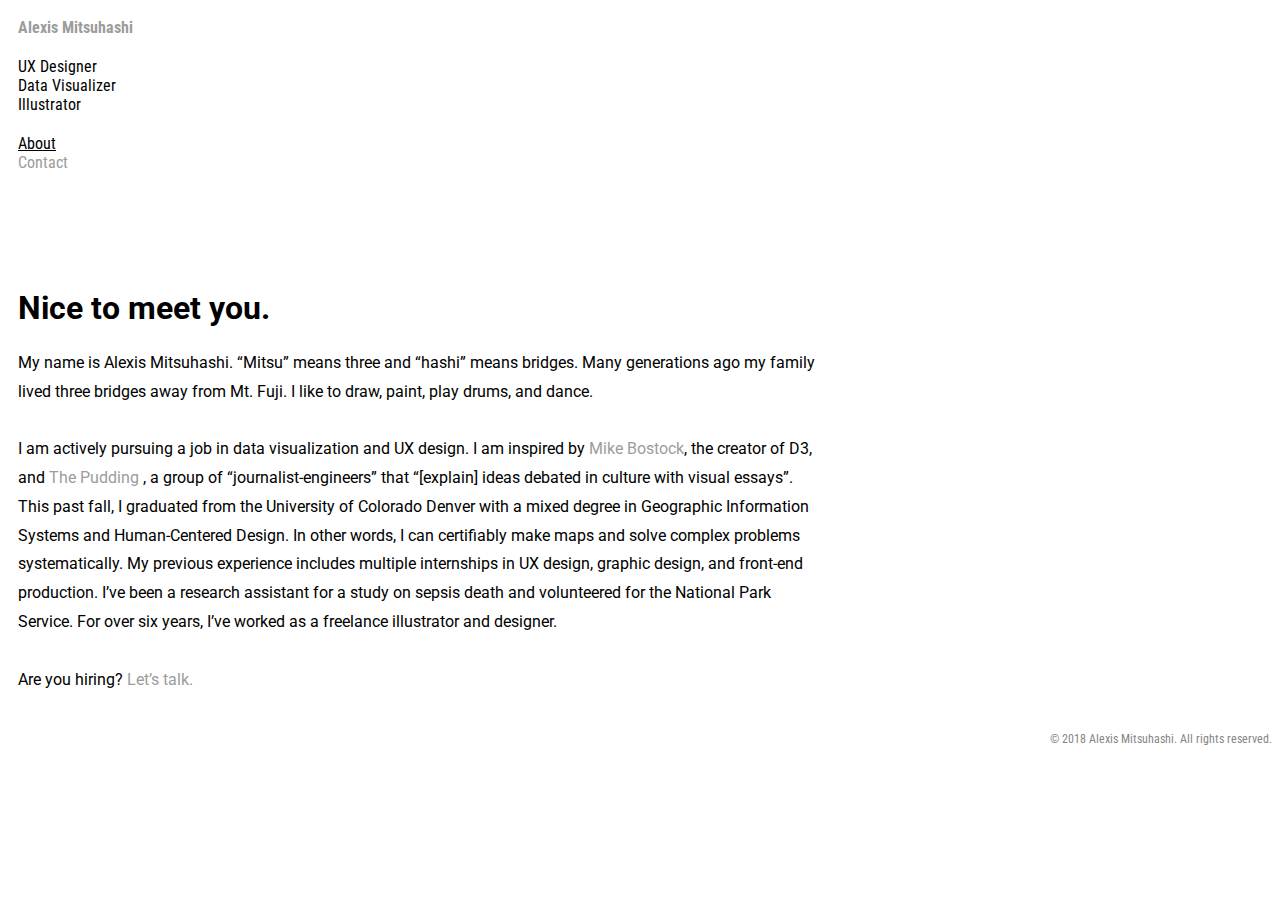
==== about.html @ 42789dae "nix some personality content" ====
<!DOCTYPE html>
<html lang="en">
	<head>
		<meta charset="UTF-8" />
		<title>Art & Design by Alexis Mitsuhashi</title>
		<meta name="description" content="The Art & Design Portfolio of Alexis Mitsuhashi" />
		<meta name="keywords" content="Art, Design, Black & White, Ink, Portfolio, Lexi, Alexis, Mitsuhashi, Mits" />
		<meta name="author" content="Alexis Mitsuhashi" />
		<link rel="shortcut icon" href="favicon.png">
   		<link rel="stylesheet" type="text/css" href="style.css"> 
        <link href="https://fonts.googleapis.com/css?family=Roboto+Condensed|Roboto:300i,400,700" rel="stylesheet">

    </head>

	<body>
		<div class="wrapper">
			<div class= "name"> 
				<a href="index.html">
					Alexis Mitsuhashi
				</a>
			</div>
			<div class= "header role"> 
			UX Designer </br>
			Data Visualizer </br>
			Illustrator 
					
			</div>
		
			<div class= "header contact">
				<u>About</u><br>
				<a href="mailto:alexismitsuhashi@gmail.com" target="_Blank">Contact</a>
			</div>
        </div>
            

        <div class="wrapper">
            <div class="project-layout">
                <div class="project-title">
                    <h1></br></br>Nice to meet you.</h1>
                </div>
                
                <div class="project-text">
                    <p> 
                        My name is Alexis Mitsuhashi. “Mitsu” means three and “hashi” means bridges. Many generations ago my family lived three bridges away from Mt. Fuji. I like to draw, paint, play drums, and dance.    </br></br>
						I am actively pursuing a job in data visualization and UX design. I am inspired by <a href=”https://bost.ocks.org/mike/” >Mike Bostock</a>, the creator of D3, and <a href=https://pudding.cool/>The Pudding </a> , a group of “journalist-engineers” that “[explain] ideas debated in culture with visual essays”. This past fall, I graduated from the University of Colorado Denver with a mixed degree in Geographic Information Systems and Human-Centered Design. In other words, I can certifiably make maps and solve complex problems systematically. My previous experience includes multiple internships in UX design, graphic design, and front-end production. I’ve been a research assistant for a study on sepsis death and volunteered for the National Park Service. For over six years, I’ve worked as a freelance illustrator and designer. </br></br>
						Are you hiring? <a href=mailto:alexismitsuhashi@gmail.com target=”Blank”> Let’s talk. </a>
                    </p>
                </div>                  		   
            </div>
        </div>
            

		
 	</body>

 	<footer>
		<div class = "footer">
			<p>© 2018 Alexis Mitsuhashi.  All rights reserved.</p>	
  		</div>
	</footer>
	
	

</html>
---- style.css ----
.wrapper {
  @include flexbox();
}

.item {
  @include flex(1 200px);
  @include order(2);
}



.wrapper {
  display: flex;
  flex-flow: row wrap;
}

.wrapper > * { 
  padding: 10px;
  flex: 1 100%;
}

@media all and (min-width: 300px) {
  
  .role { order: 2; } 
  .header { order: 3; }
  .projects { order: 4; }
  .footer  { order: 5; }
}

/* start styling*/

 /* a { padding:15px; font-weight:bold; float:left; } */
 a:link, a:visited, a:active { color:#9c9c9c; text-decoration:none;}
 /* a:visited { color:#6d6d6d; } */
 a:hover { color:#2fac8c;}
 /*a:active { color:#6b6b6b;}*/

html {
    font-family: "Roboto Condensed", Helvetica, sans-serif;
    font-size: 16px;
    
}
 .name{
   font-weight: bold;
   text-decoration: none;
   color:black !important;
   transition: all .25s ease-in-out;
   
 }
.role{
  font-family: 'Roboto Condensed', Helvetica,sans-serif;
}

.contact{
  font-family: 'Roboto Condensed', Helvetica,sans-serif; 
}
.header {
  background: rgb(255, 255, 255);
  text-decoration: none;
  color:black;
  text-align: left;
  }


  .minihead {
    font-family: 'Roboto', Helvetica,sans-serif;
    background: rgb(255, 255, 255);
    text-decoration: none;
    color:black;
    text-align: left;
    }

  .project-title{
    max-width: 800px;
    font-family: 'Roboto', Helvetica,sans-serif; 
  }  
  .project-text{
  max-width: 800px;
  width: 90%;
  font-family: 'Roboto', Helvetica,sans-serif; 
  line-height: 1.8em;
}  

.project-citation{
  max-width: 800px;
  width: 90%;
  font-family: 'Roboto', Helvetica,sans-serif; 
  line-height: 1.8em;
  font-size: .7em;
  color: grey;
}
.project-pic{
  max-width: 800px ;
  height: auto;
  font-family: 'Roboto', Helvetica,sans-serif; 
  line-height: 1.8em;
}
img{
  max-width: 90% ;
  height: auto;
}

div{
  max-width: 100%;
}
.footer {
    font-size: 12px;
    font-family: 'Roboto Condensed', Helvetica,sans-serif;
    color:rgb(133, 133, 133);
    background: rgb(255, 255, 255);
    text-align: right;
  }
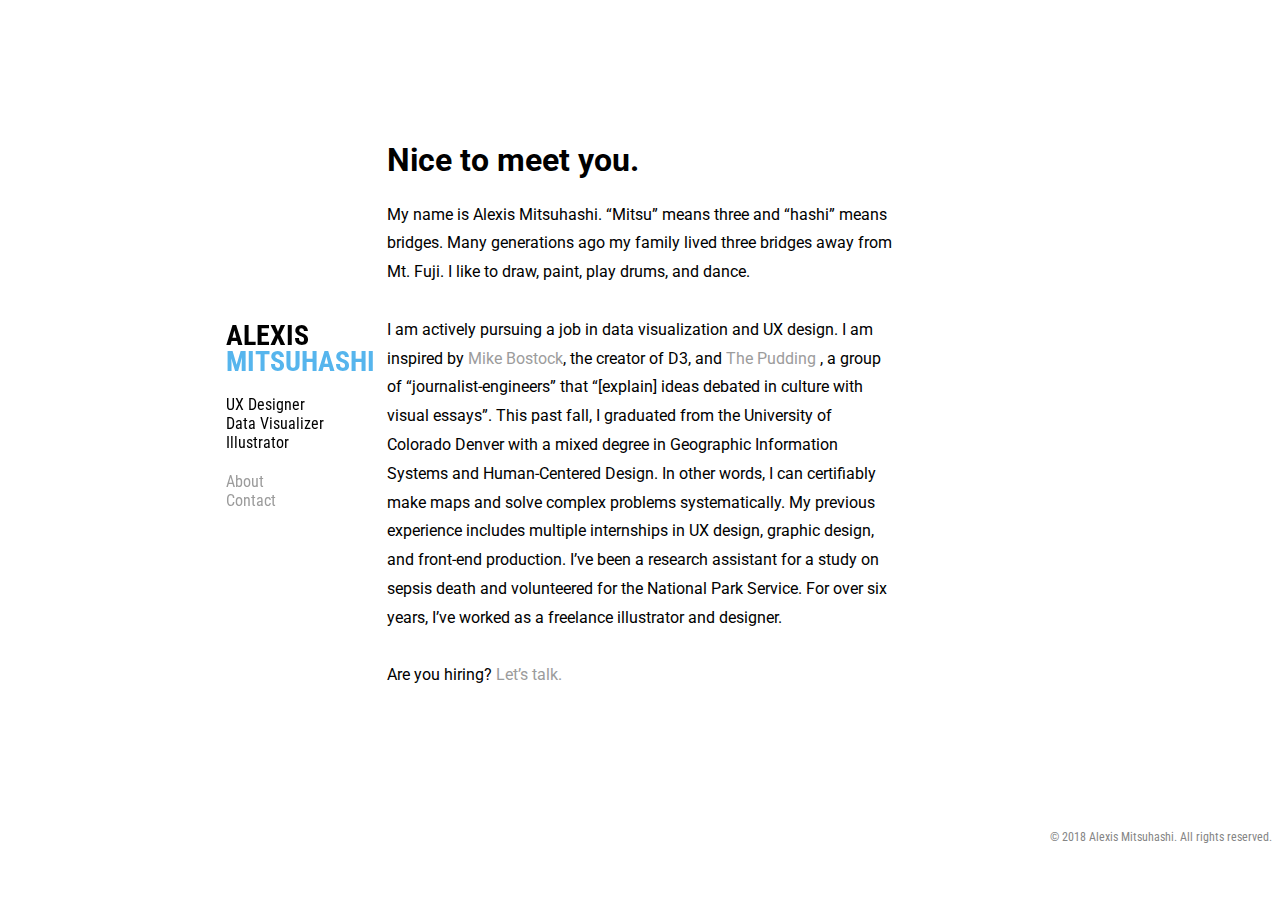
==== commit 458185b3: "Create responsiveness" ====
--- a/about.html
+++ b/about.html
@@ -9,56 +9,40 @@
 		<link rel="shortcut icon" href="favicon.png">
    		<link rel="stylesheet" type="text/css" href="style.css"> 
         <link href="https://fonts.googleapis.com/css?family=Roboto+Condensed|Roboto:300i,400,700" rel="stylesheet">
-
-    </head>
-
+  </head>
 	<body>
-		<div class="wrapper">
-			<div class= "name"> 
-				<a href="index.html">
-					Alexis Mitsuhashi
-				</a>
-			</div>
-			<div class= "header role"> 
-			UX Designer </br>
-			Data Visualizer </br>
-			Illustrator 
-					
-			</div>
-		
-			<div class= "header contact">
-				<u>About</u><br>
-				<a href="mailto:alexismitsuhashi@gmail.com" target="_Blank">Contact</a>
-			</div>
+		<header class="header">
+      <a class="name" href="index.html">ALEXIS <span class="last-name">MITSUHASHI</span></a>
+      <div class="role-group"> 
+        <p class="role">UX Designer</p>
+        <p class="role">Data Visualizer</p>
+        <p class="role">Illustrator</p>
+      </div>
+      <div class="contact">
+        <a href="./about.html">About</a>
+        <a href="mailto:alexismitsuhashi@gmail.com" target="_Blank">Contact</a>
+      </div>
+    </header>
+    <div class="main">
+      <section class="wrapper-spacing">
+        <div>
+          <div class="project-title">
+            <h1>Nice to meet you.</h1>
+          </div>
+          <div class="project-text">
+            <p> 
+              My name is Alexis Mitsuhashi. “Mitsu” means three and “hashi” means bridges. Many generations ago my family lived three bridges away from Mt. Fuji. I like to draw, paint, play drums, and dance.    </br></br>
+              I am actively pursuing a job in data visualization and UX design. I am inspired by <a href=”https://bost.ocks.org/mike/” >Mike Bostock</a>, the creator of D3, and <a href=https://pudding.cool/>The Pudding </a> , a group of “journalist-engineers” that “[explain] ideas debated in culture with visual essays”. This past fall, I graduated from the University of Colorado Denver with a mixed degree in Geographic Information Systems and Human-Centered Design. In other words, I can certifiably make maps and solve complex problems systematically. My previous experience includes multiple internships in UX design, graphic design, and front-end production. I’ve been a research assistant for a study on sepsis death and volunteered for the National Park Service. For over six years, I’ve worked as a freelance illustrator and designer. </br></br>
+              Are you hiring? <a href=mailto:alexismitsuhashi@gmail.com target=”Blank”> Let’s talk. </a>
+            </p>
+          </div>                  		   
         </div>
-            
-
-        <div class="wrapper">
-            <div class="project-layout">
-                <div class="project-title">
-                    <h1></br></br>Nice to meet you.</h1>
-                </div>
-                
-                <div class="project-text">
-                    <p> 
-                        My name is Alexis Mitsuhashi. “Mitsu” means three and “hashi” means bridges. Many generations ago my family lived three bridges away from Mt. Fuji. I like to draw, paint, play drums, and dance.    </br></br>
-						I am actively pursuing a job in data visualization and UX design. I am inspired by <a href=”https://bost.ocks.org/mike/” >Mike Bostock</a>, the creator of D3, and <a href=https://pudding.cool/>The Pudding </a> , a group of “journalist-engineers” that “[explain] ideas debated in culture with visual essays”. This past fall, I graduated from the University of Colorado Denver with a mixed degree in Geographic Information Systems and Human-Centered Design. In other words, I can certifiably make maps and solve complex problems systematically. My previous experience includes multiple internships in UX design, graphic design, and front-end production. I’ve been a research assistant for a study on sepsis death and volunteered for the National Park Service. For over six years, I’ve worked as a freelance illustrator and designer. </br></br>
-						Are you hiring? <a href=mailto:alexismitsuhashi@gmail.com target=”Blank”> Let’s talk. </a>
-                    </p>
-                </div>                  		   
-            </div>
-        </div>
-            
-
-		
+      </section>
+    </div>
  	</body>
-
  	<footer>
 		<div class = "footer">
 			<p>© 2018 Alexis Mitsuhashi.  All rights reserved.</p>	
   		</div>
 	</footer>
-	
-	
-
 </html>
--- a/style.css
+++ b/style.css
@@ -1,32 +1,59 @@
+/* .item {
+  @include flex(1 200px);
+  @include order(2);
+} */
 
+.main {
+  display: flex;
+  flex-direction: column;
+  align-items: center;
+}
+
+.wrapper-spacing {
+  width: 40%;
+  height: 90vh;
+  display: flex;
+  align-items: center;
+}
 
 .wrapper {
-  @include flexbox();
+  width: 40%;
 }
 
-.item {
-  @include flex(1 200px);
-  @include order(2);
+.header {
+  width: 10%;
+  height: 100vh;
+  font-family: 'Roboto Condensed', Helvetica,sans-serif;
+  margin: 35vh 3% 0 17%;
+  position: fixed;
 }
 
-
-
-.wrapper {
-  display: flex;
-  flex-flow: row wrap;
+.name {
+  font-weight: bolder;
+  color:black !important;
+  font-size: 28px;
+  line-height: 25px;
 }
 
-.wrapper > * { 
-  padding: 10px;
-  flex: 1 100%;
+.name:hover {
+  opacity: .6;
 }
 
-@media all and (min-width: 300px) {
-  
-  .role { order: 2; } 
-  .header { order: 3; }
-  .projects { order: 4; }
-  .footer  { order: 5; }
+.last-name {
+  color: #56b5ed;
+}
+
+.role-group {
+  margin: 20px 0 20px 0;
+}
+
+.role {
+  margin: 0;
+}
+
+.contact {
+  display: flex;
+  flex-direction: column;
 }
 
 /* start styling*/
@@ -34,56 +61,75 @@
  /* a { padding:15px; font-weight:bold; float:left; } */
  a:link, a:visited, a:active { color:#9c9c9c; text-decoration:none;}
  /* a:visited { color:#6d6d6d; } */
- a:hover { color:#2fac8c;}
+a:hover {
+  color:#2fac8c;
+}
  /*a:active { color:#6b6b6b;}*/
 
 html {
-    font-family: "Roboto Condensed", Helvetica, sans-serif;
-    font-size: 16px;
-    
-}
- .name{
-   font-weight: bold;
-   text-decoration: none;
-   color:black !important;
-   transition: all .25s ease-in-out;
-   
- }
-.role{
-  font-family: 'Roboto Condensed', Helvetica,sans-serif;
+  font-family: "Roboto Condensed", Helvetica, sans-serif;
+  font-size: 16px;
 }
 
-.contact{
-  font-family: 'Roboto Condensed', Helvetica,sans-serif; 
-}
-.header {
+.minihead {
+  font-family: 'Roboto', Helvetica,sans-serif;
   background: rgb(255, 255, 255);
   text-decoration: none;
   color:black;
   text-align: left;
-  }
+}
 
+.project-title {
+  max-width: 800px;
+  font-family: 'Roboto', Helvetica,sans-serif; 
+}  
 
-  .minihead {
-    font-family: 'Roboto', Helvetica,sans-serif;
-    background: rgb(255, 255, 255);
-    text-decoration: none;
-    color:black;
-    text-align: left;
-    }
-
-  .project-title{
-    max-width: 800px;
-    font-family: 'Roboto', Helvetica,sans-serif; 
-  }  
-  .project-text{
-  max-width: 800px;
-  width: 90%;
+.project-text {
+  width: 100%;
   font-family: 'Roboto', Helvetica,sans-serif; 
   line-height: 1.8em;
 }  
 
-.project-citation{
+.project-pic {
+  width: 100%;
+  margin: 10px 0 10px 0;
+}
+
+.selected-art-pic {
+  max-width: 100%;
+}
+
+.brand-img-top-container {
+  display: flex;
+  justify-content: space-between;
+  align-items: center;
+  margin-top: 10px;
+}
+
+.brand-img-bottom-container {
+  display: flex;
+  justify-content: center;
+}
+
+.brand-img {
+  width: 32%;
+  height: auto;
+}
+
+.brand-img-two {
+  width: 30%;
+  height: auto;
+  margin-left: 30px;
+}
+
+.brand-img-bottom {
+  width: 75%;
+  height: auto;
+  margin-bottom: 10px;
+  padding-right: 20px;
+}
+
+.project-citation {
   max-width: 800px;
   width: 90%;
   font-family: 'Roboto', Helvetica,sans-serif; 
@@ -91,24 +137,43 @@
   font-size: .7em;
   color: grey;
 }
-.project-pic{
-  max-width: 800px ;
-  height: auto;
-  font-family: 'Roboto', Helvetica,sans-serif; 
-  line-height: 1.8em;
-}
-img{
-  max-width: 90% ;
-  height: auto;
+
+.robo-container {
+  display: flex;
+  align-items: center;
+  justify-content: center;
 }
 
-div{
-  max-width: 100%;
+.project-pic-robot {
+  margin-top: 10px;
+  width: 33%;
 }
+
 .footer {
-    font-size: 12px;
-    font-family: 'Roboto Condensed', Helvetica,sans-serif;
-    color:rgb(133, 133, 133);
-    background: rgb(255, 255, 255);
-    text-align: right;
+  font-size: 12px;
+  font-family: 'Roboto Condensed', Helvetica,sans-serif;
+  color:rgb(133, 133, 133);
+  background: rgb(255, 255, 255);
+  text-align: right;
+}
+/* 
+@media all and (min-width: 300px) {
+  .role { order: 2; } 
+  .header { order: 3; }
+  .projects { order: 4; }
+  .footer  { order: 5; }
+} */
+
+@media screen and (max-width: 1200px) {
+  .header {
+    position: relative;
+    height: 20vh;
+    margin: 0;
+    width: 100%;
   }
+
+  .wrapper-spacing, .wrapper {
+    width: 100%;
+    height: auto;
+  }
+}
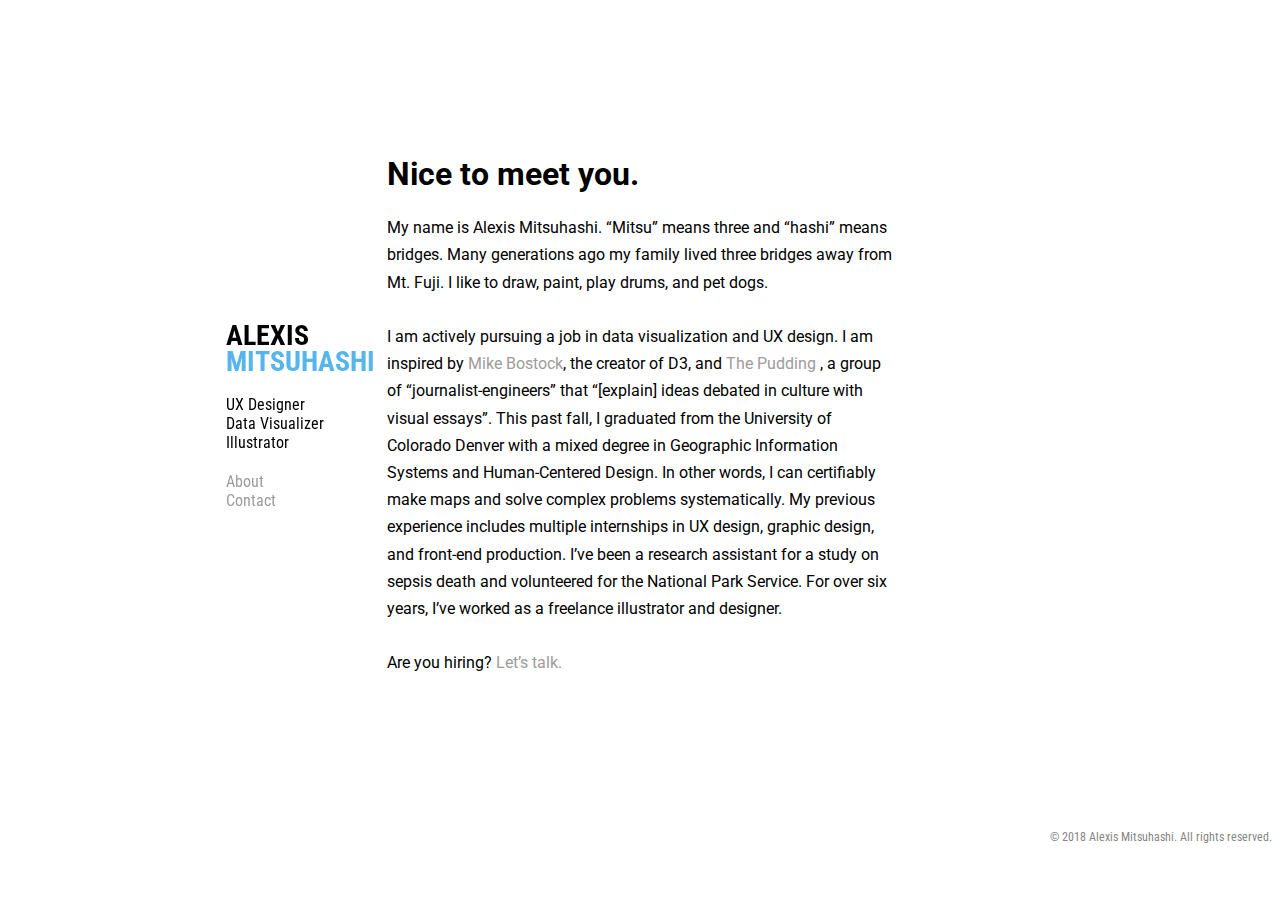
==== commit b5dab5bf: "about change" ====
--- a/about.html
+++ b/about.html
@@ -31,7 +31,7 @@
           </div>
           <div class="project-text">
             <p> 
-              My name is Alexis Mitsuhashi. “Mitsu” means three and “hashi” means bridges. Many generations ago my family lived three bridges away from Mt. Fuji. I like to draw, paint, play drums, and dance.    </br></br>
+              My name is Alexis Mitsuhashi. “Mitsu” means three and “hashi” means bridges. Many generations ago my family lived three bridges away from Mt. Fuji. I like to draw, paint, play drums, and pet dogs.    </br></br>
               I am actively pursuing a job in data visualization and UX design. I am inspired by <a href=”https://bost.ocks.org/mike/” >Mike Bostock</a>, the creator of D3, and <a href=https://pudding.cool/>The Pudding </a> , a group of “journalist-engineers” that “[explain] ideas debated in culture with visual essays”. This past fall, I graduated from the University of Colorado Denver with a mixed degree in Geographic Information Systems and Human-Centered Design. In other words, I can certifiably make maps and solve complex problems systematically. My previous experience includes multiple internships in UX design, graphic design, and front-end production. I’ve been a research assistant for a study on sepsis death and volunteered for the National Park Service. For over six years, I’ve worked as a freelance illustrator and designer. </br></br>
               Are you hiring? <a href=mailto:alexismitsuhashi@gmail.com target=”Blank”> Let’s talk. </a>
             </p>
--- a/style.css
+++ b/style.css
@@ -28,6 +28,12 @@
   position: fixed;
 }
 
+.sub-header{
+margin-top: 50px;
+text-decoration: underline;
+font-weight: bold;
+}
+
 .name {
   font-weight: bolder;
   color:black !important;
@@ -84,11 +90,38 @@
   font-family: 'Roboto', Helvetica,sans-serif; 
 }  
 
+.quote{
+  width: 100%;
+  font-family: 'Roboto', Helvetica,sans-serif; 
+  line-height: 1.3em;
+  font-size: 11pt;
+  margin-left: 3em;
+font-weight: bold;
+
+}
 .project-text {
   width: 100%;
   font-family: 'Roboto', Helvetica,sans-serif; 
-  line-height: 1.8em;
+  line-height: 1.7em;
 }  
+
+.interactive{
+ margin-top: 30px;
+}
+
+.project-nav-previous{
+margin-top: 30px;
+float: left;
+width: 50%;
+text-decoration: none;
+}
+
+.project-nav-next{
+margin-top: 30px;
+float: right;
+width: 50%;
+text-decoration: none;
+}
 
 .project-pic {
   width: 100%;
@@ -97,6 +130,8 @@
 
 .selected-art-pic {
   max-width: 100%;
+  justify-content: center;
+  max-height: 75vh;
 }
 
 .brand-img-top-container {
@@ -176,4 +211,8 @@
     width: 100%;
     height: auto;
   }
-}
+
+  .selected-art-pic {
+    max-height: 75vh;
+  }
+}
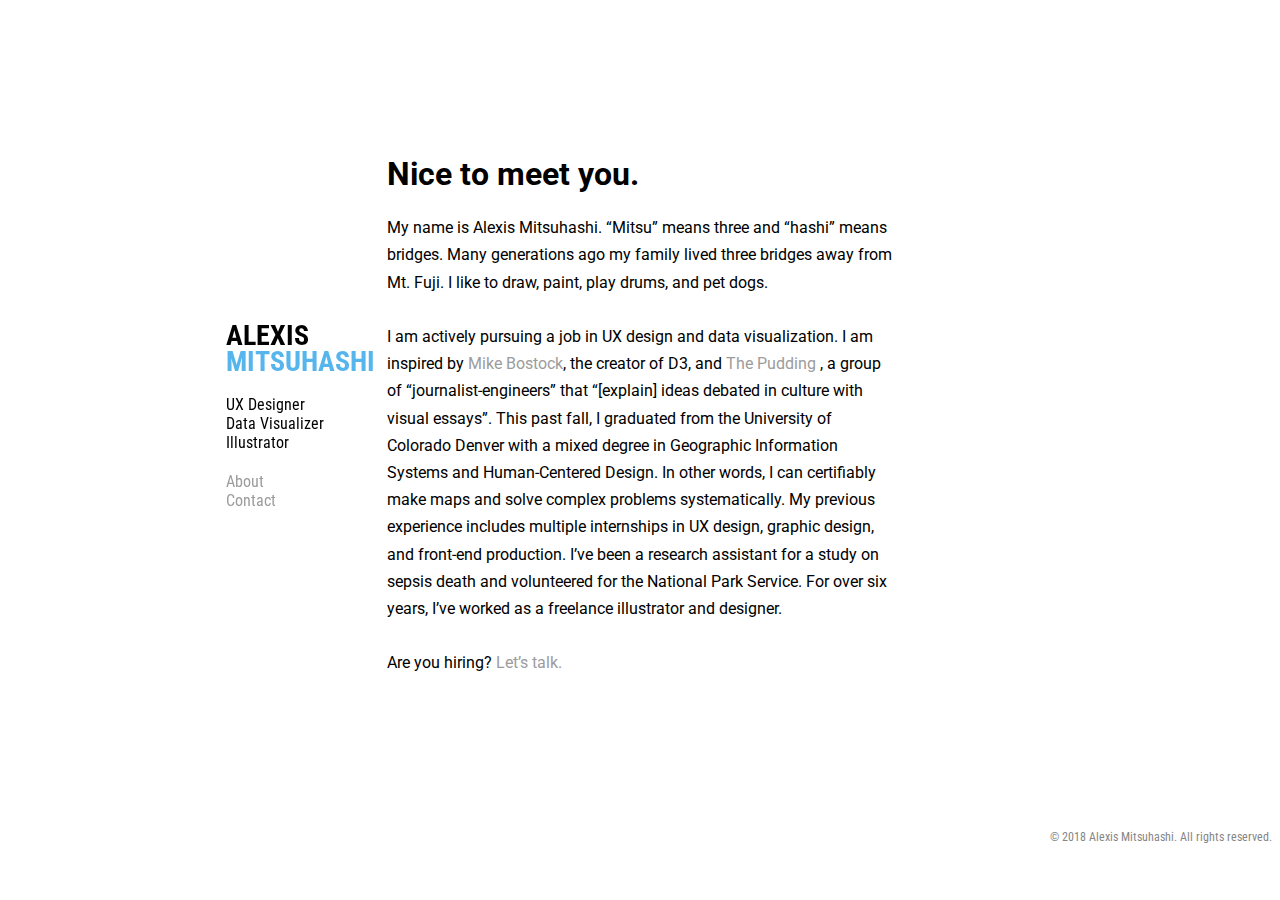
==== commit c51f8fb0: "change about" ====
--- a/about.html
+++ b/about.html
@@ -32,7 +32,7 @@
           <div class="project-text">
             <p> 
               My name is Alexis Mitsuhashi. “Mitsu” means three and “hashi” means bridges. Many generations ago my family lived three bridges away from Mt. Fuji. I like to draw, paint, play drums, and pet dogs.    </br></br>
-              I am actively pursuing a job in data visualization and UX design. I am inspired by <a href=”https://bost.ocks.org/mike/” >Mike Bostock</a>, the creator of D3, and <a href=https://pudding.cool/>The Pudding </a> , a group of “journalist-engineers” that “[explain] ideas debated in culture with visual essays”. This past fall, I graduated from the University of Colorado Denver with a mixed degree in Geographic Information Systems and Human-Centered Design. In other words, I can certifiably make maps and solve complex problems systematically. My previous experience includes multiple internships in UX design, graphic design, and front-end production. I’ve been a research assistant for a study on sepsis death and volunteered for the National Park Service. For over six years, I’ve worked as a freelance illustrator and designer. </br></br>
+              I am actively pursuing a job in UX design and data visualization. I am inspired by <a href=”https://bost.ocks.org/mike/” >Mike Bostock</a>, the creator of D3, and <a href=https://pudding.cool/>The Pudding </a> , a group of “journalist-engineers” that “[explain] ideas debated in culture with visual essays”. This past fall, I graduated from the University of Colorado Denver with a mixed degree in Geographic Information Systems and Human-Centered Design. In other words, I can certifiably make maps and solve complex problems systematically. My previous experience includes multiple internships in UX design, graphic design, and front-end production. I’ve been a research assistant for a study on sepsis death and volunteered for the National Park Service. For over six years, I’ve worked as a freelance illustrator and designer. </br></br>
               Are you hiring? <a href=mailto:alexismitsuhashi@gmail.com target=”Blank”> Let’s talk. </a>
             </p>
           </div>                  		   
--- a/style.css
+++ b/style.css
@@ -1,8 +1,3 @@
-/* .item {
-  @include flex(1 200px);
-  @include order(2);
-} */
-
 .main {
   display: flex;
   flex-direction: column;
@@ -62,15 +57,14 @@
   flex-direction: column;
 }
 
-/* start styling*/
+a:link, a:visited, a:active { 
+  color:#9c9c9c; 
+  text-decoration:none;
+}
 
- /* a { padding:15px; font-weight:bold; float:left; } */
- a:link, a:visited, a:active { color:#9c9c9c; text-decoration:none;}
- /* a:visited { color:#6d6d6d; } */
 a:hover {
   color:#2fac8c;
 }
- /*a:active { color:#6b6b6b;}*/
 
 html {
   font-family: "Roboto Condensed", Helvetica, sans-serif;
@@ -109,18 +103,11 @@
  margin-top: 30px;
 }
 
-.project-nav-previous{
-margin-top: 30px;
-float: left;
-width: 50%;
-text-decoration: none;
-}
-
-.project-nav-next{
-margin-top: 30px;
-float: right;
-width: 50%;
-text-decoration: none;
+.project-nav {
+  margin-top: 30px;
+  display: flex;
+  width: 100%;
+  justify-content: space-between;
 }
 
 .project-pic {
@@ -159,7 +146,7 @@
 
 .brand-img-bottom {
   width: 75%;
-  height: auto;
+  height: 40vh;
   margin-bottom: 10px;
   padding-right: 20px;
 }
@@ -191,13 +178,6 @@
   background: rgb(255, 255, 255);
   text-align: right;
 }
-/* 
-@media all and (min-width: 300px) {
-  .role { order: 2; } 
-  .header { order: 3; }
-  .projects { order: 4; }
-  .footer  { order: 5; }
-} */
 
 @media screen and (max-width: 1200px) {
   .header {
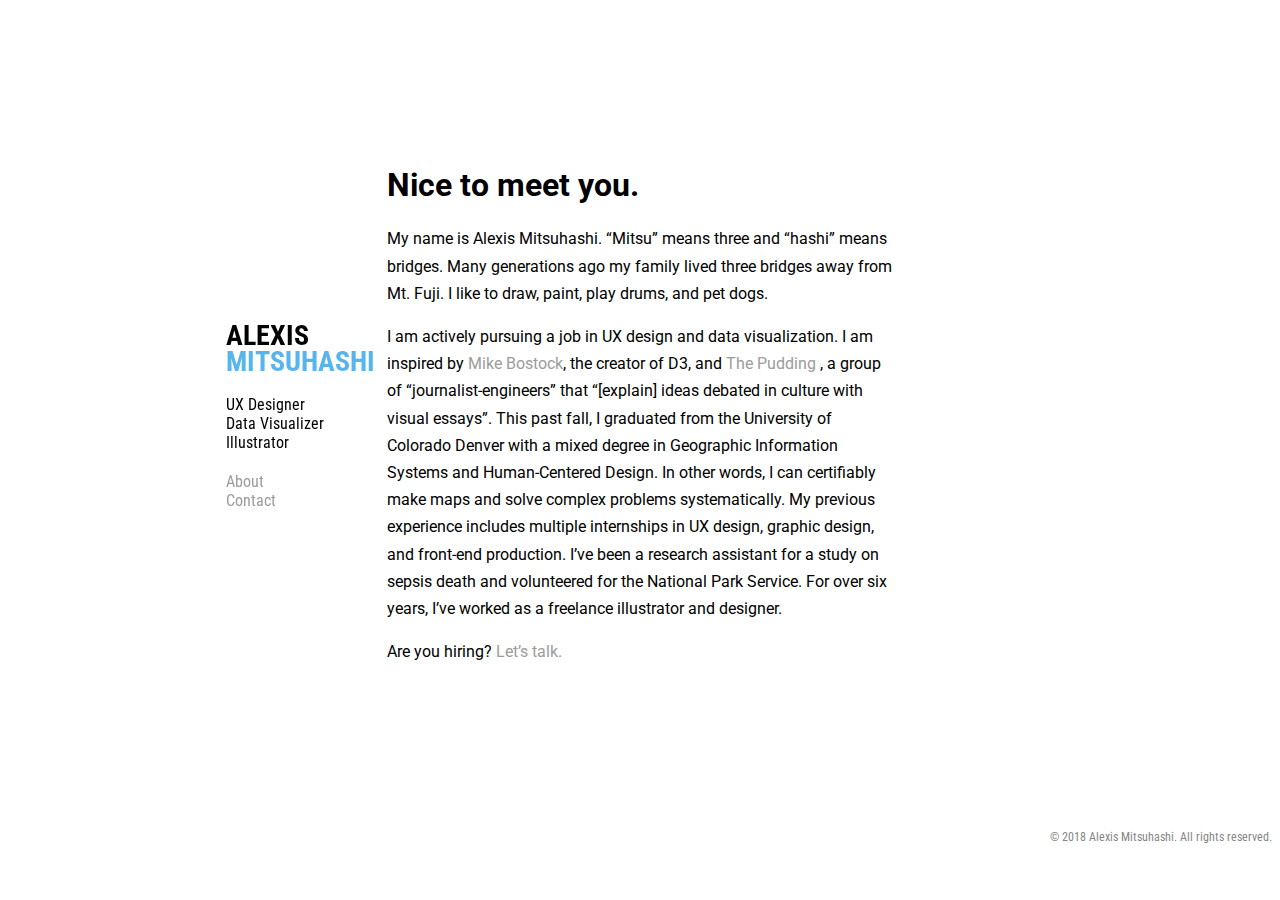
==== commit de82ec2f: "add UX deets" ====
--- a/about.html
+++ b/about.html
@@ -31,8 +31,12 @@
           </div>
           <div class="project-text">
             <p> 
-              My name is Alexis Mitsuhashi. “Mitsu” means three and “hashi” means bridges. Many generations ago my family lived three bridges away from Mt. Fuji. I like to draw, paint, play drums, and pet dogs.    </br></br>
-              I am actively pursuing a job in UX design and data visualization. I am inspired by <a href=”https://bost.ocks.org/mike/” >Mike Bostock</a>, the creator of D3, and <a href=https://pudding.cool/>The Pudding </a> , a group of “journalist-engineers” that “[explain] ideas debated in culture with visual essays”. This past fall, I graduated from the University of Colorado Denver with a mixed degree in Geographic Information Systems and Human-Centered Design. In other words, I can certifiably make maps and solve complex problems systematically. My previous experience includes multiple internships in UX design, graphic design, and front-end production. I’ve been a research assistant for a study on sepsis death and volunteered for the National Park Service. For over six years, I’ve worked as a freelance illustrator and designer. </br></br>
+              My name is Alexis Mitsuhashi. “Mitsu” means three and “hashi” means bridges. Many generations ago my family lived three bridges away from Mt. Fuji. I like to draw, paint, play drums, and pet dogs.    
+            </p>
+            <p>
+              I am actively pursuing a job in UX design and data visualization. I am inspired by <a href=”https://bost.ocks.org/mike/” >Mike Bostock</a>, the creator of D3, and <a href=https://pudding.cool/>The Pudding </a> , a group of “journalist-engineers” that “[explain] ideas debated in culture with visual essays”. This past fall, I graduated from the University of Colorado Denver with a mixed degree in Geographic Information Systems and Human-Centered Design. In other words, I can certifiably make maps and solve complex problems systematically. My previous experience includes multiple internships in UX design, graphic design, and front-end production. I’ve been a research assistant for a study on sepsis death and volunteered for the National Park Service. For over six years, I’ve worked as a freelance illustrator and designer.
+            </p> 
+            <p> 
               Are you hiring? <a href=mailto:alexismitsuhashi@gmail.com target=”Blank”> Let’s talk. </a>
             </p>
           </div>                  		   
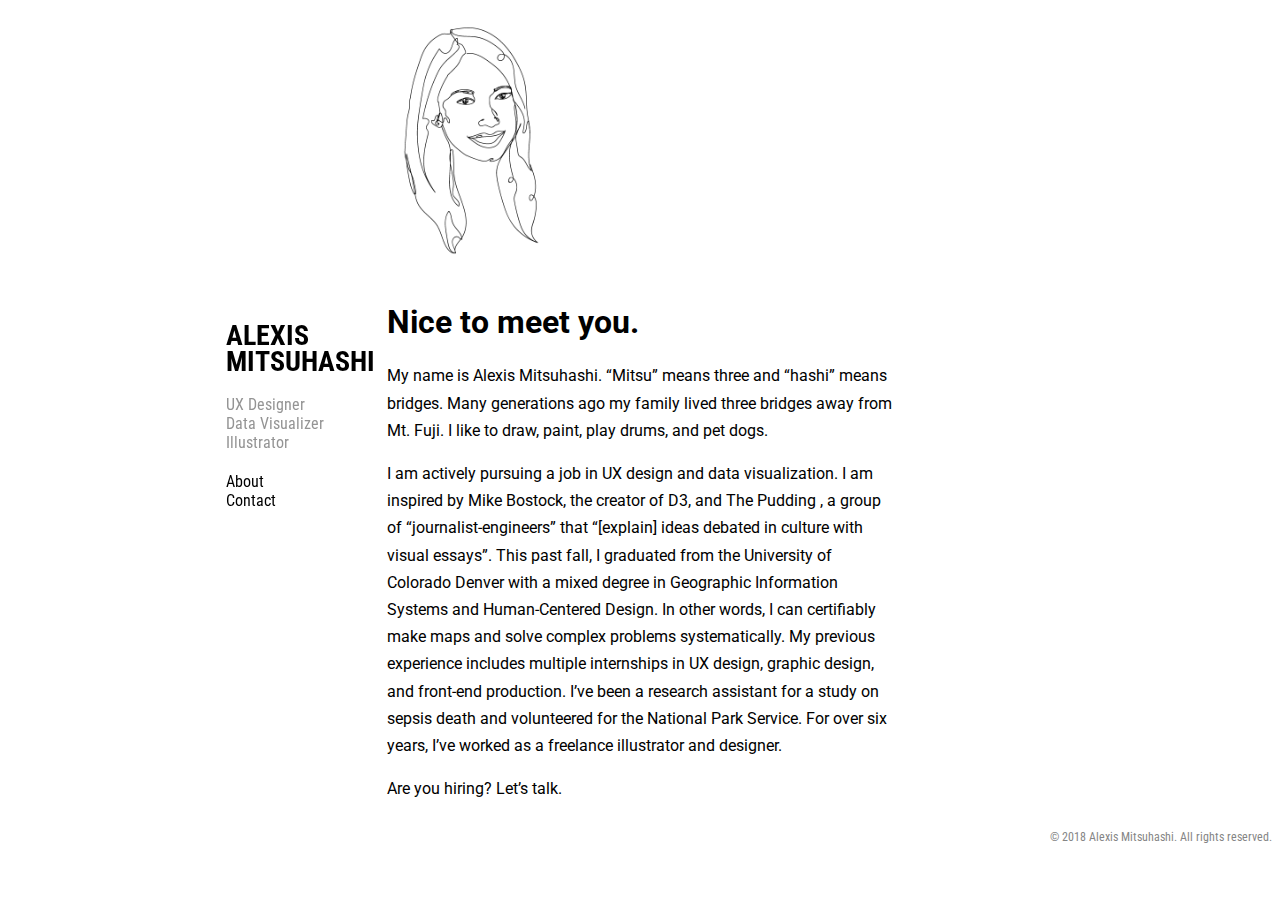
==== commit 23f948f6: "add photo" ====
--- a/about.html
+++ b/about.html
@@ -26,6 +26,7 @@
     <div class="main">
       <section class="wrapper-spacing">
         <div>
+          <img class="cartoon-portrait" src="./images/cartoon.png">
           <div class="project-title">
             <h1>Nice to meet you.</h1>
           </div>
--- a/style.css
+++ b/style.css
@@ -41,7 +41,7 @@
 }
 
 .last-name {
-  color: #56b5ed;
+  color: #000000;
 }
 
 .role-group {
@@ -50,6 +50,7 @@
 
 .role {
   margin: 0;
+  color:#949494; 
 }
 
 .contact {
@@ -58,12 +59,13 @@
 }
 
 a:link, a:visited, a:active { 
-  color:#9c9c9c; 
+  color:#000000; 
   text-decoration:none;
 }
 
 a:hover {
-  color:#2fac8c;
+  opacity: .6;
+  transition-duration: .25s;
 }
 
 html {
@@ -115,6 +117,11 @@
   margin: 10px 0 10px 0;
 }
 
+.cartoon-portrait{
+  max-height: 30vh;
+
+}
+
 .selected-art-pic {
   max-width: 100%;
   justify-content: center;
@@ -182,10 +189,30 @@
 @media screen and (max-width: 1200px) {
   .header {
     position: relative;
-    height: 20vh;
-    margin: 0;
+    text-align: center;
+    height: 330px;
+    margin: 3em 0 0 0;
     width: 100%;
   }
+
+  .role-group, .contact {
+    font-size: 36px;
+  }
+
+  
+  .name {
+    font-weight: bolder;
+    color:black !important;
+    font-size: 45px;
+    line-height: 25px;
+  }
+
+    .project-text{
+      line-height: 1.9em;
+      font-size: 13px;
+    }
+
+
 
   .wrapper-spacing, .wrapper {
     width: 100%;
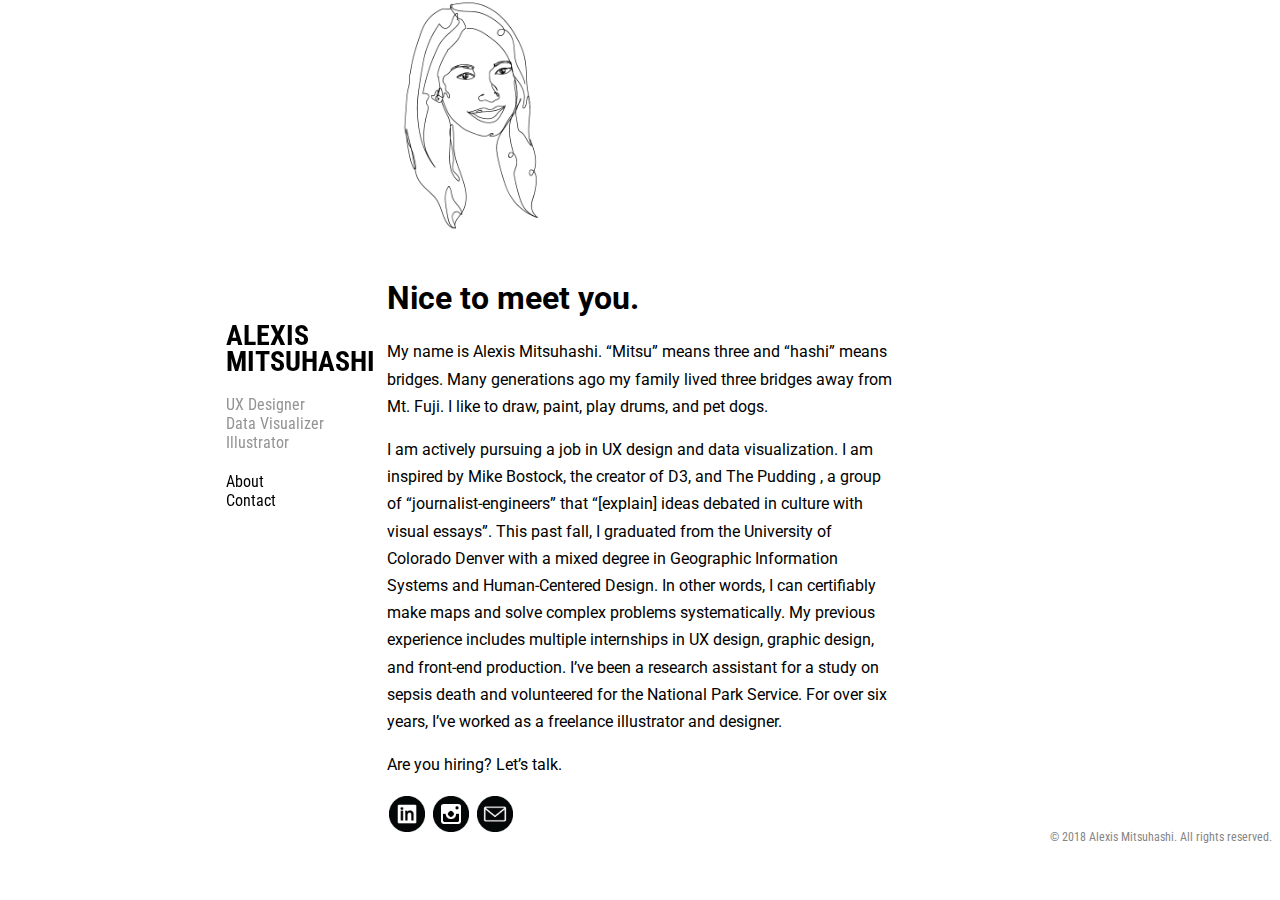
==== commit 96396941: "add social icons" ====
--- a/about.html
+++ b/about.html
@@ -40,6 +40,15 @@
             <p> 
               Are you hiring? <a href=mailto:alexismitsuhashi@gmail.com target=”Blank”> Let’s talk. </a>
             </p>
+            <a href="https://www.linkedin.com/in/alexis-mitsuhashi/" target="_Blank"> 
+              <img class="social-icon" src="./images/linkedin.png">
+            </a>
+            <a href="https://www.instagram.com/lexmitsart/?hl=en" target="_Blank">
+              <img class="social-icon" src="./images/instacircle.png">
+            </a>
+            <a href="mailto:alexismitsuhashi@gmail.com" target="_Blank">
+              <img class="social-icon" src="./images/emailcircle.png">
+            </a>
           </div>                  		   
         </div>
       </section>
--- a/style.css
+++ b/style.css
@@ -120,6 +120,11 @@
 .cartoon-portrait{
   max-height: 30vh;
 
+}
+
+.social-icon{
+  max-width: 4vh;
+  margin: 2px;
 }
 
 .selected-art-pic {
